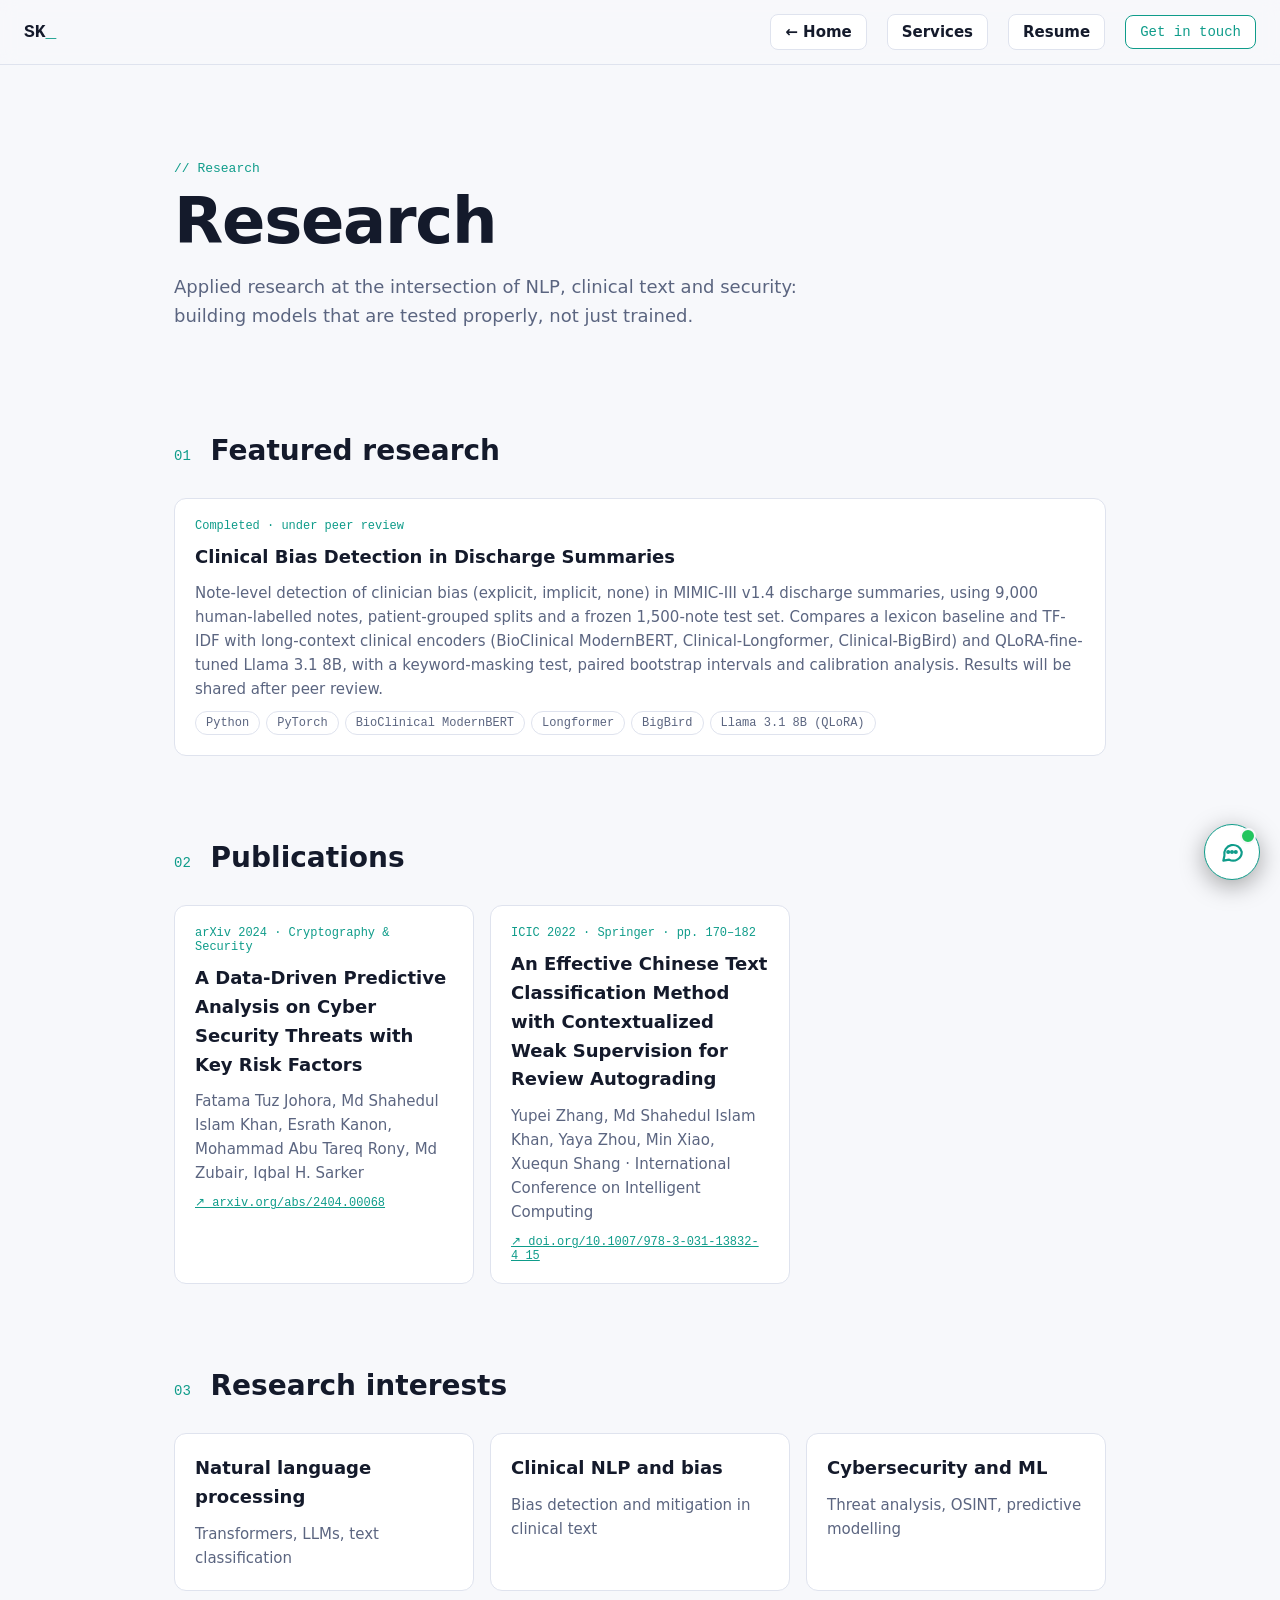
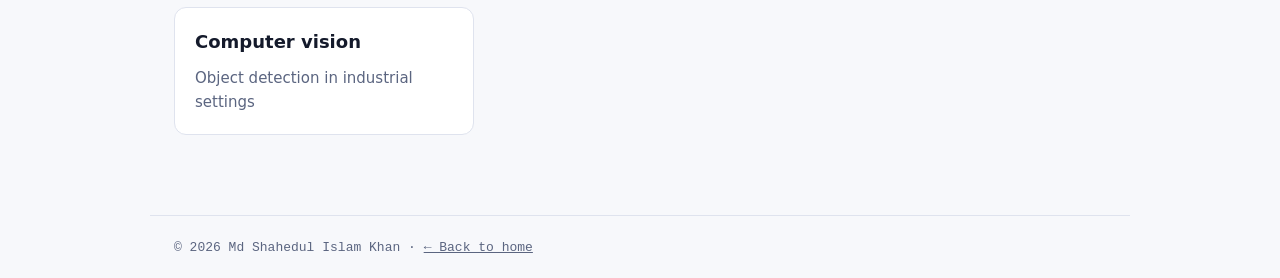
==== public/research.html @ 13545891 "Move site to Cloudflare Pages: live site, chatbot as Pages Function, updated content Co-Authored-By:" ====
<!doctype html>
<html lang="en">
<head>
<meta charset="utf-8">
<meta name="viewport" content="width=device-width, initial-scale=1">
<title>Research — Shahedul Islam Khan</title>
<meta name="description" content="Research and publications: clinical NLP, bias detection and cybersecurity.">
<link rel="stylesheet" href="style.css">
</head>
<body>
<header class="nav">
  <a class="brand" href="index.html">SK<span>_</span></a>
  <nav>
    <a href="index.html">← Home</a>
    <a href="services.html">Services</a>
    <a href="shahed_resume.pdf">Resume</a>
  </nav>
  <a class="btn primary nav-cta" href="index.html#contact">Get in touch</a>
</header>
<main>
  <section class="hero">
    <p class="eyebrow">// Research</p>
    <h1>Research</h1>
    <p class="tagline" id="intro"></p>
  </section>
  <section id="current"><h2><span>01</span> Featured research</h2><div id="cur"></div></section>
  <section id="publications"><h2><span>02</span> Publications</h2><div class="grid" id="pubs"></div></section>
  <section id="interests"><h2><span>03</span> Research interests</h2><div class="grid" id="ints"></div></section>
</main>
<footer><span id="year"></span> · <a href="index.html">← Back to home</a></footer>
<script>
const $=(i)=>document.getElementById(i);
const esc=(s)=>String(s??"").replace(/[&<>"]/g,(c)=>({"&":"&amp;","<":"&lt;",">":"&gt;",'"':"&quot;"}[c]));
const el=(t,c,h)=>{const e=document.createElement(t);if(c)e.className=c;e.innerHTML=h;return e;};
fetch("data.json",{cache:"no-cache"}).then(r=>r.json()).then(d=>{
  const r=d.research;
  $("year").textContent="© "+new Date().getFullYear()+" "+d.profile.name;
  $("intro").textContent=r.intro;
  const c=r.current;
  $("cur").append(el("article","card",`<span class="k">${esc(c.status)}</span><h3>${esc(c.title)}</h3><p>${esc(c.desc)}</p>
    <div class="stack">${c.stack.map(s=>`<span class="tag">${esc(s)}</span>`).join("")}</div>`));
  r.publications.forEach(p=>$("pubs").append(el("article","card",`<span class="k">${esc(p.venue)}</span><h3>${esc(p.title)}</h3><p>${esc(p.authors)}</p>${p.link?`<a class="soon" href="${esc(p.link)}" rel="noopener">↗ ${esc(p.linkLabel)}</a>`:""}`)));
  r.interests.forEach(i=>$("ints").append(el("article","card",`<h3>${esc(i.title)}</h3><p>${esc(i.desc)}</p>`)));
});
</script>
<script src="chat.js"></script>
</body>
</html>
---- public/style.css ----
:root{
  --bg:#0b1020; --panel:#121a30; --line:#222c48; --text:#e6ebf5; --mute:#8d99b5; --accent:#2dd4bf;
  --mono:ui-monospace,SFMono-Regular,Menlo,Consolas,monospace;
  --sans:Inter,system-ui,-apple-system,"Segoe UI",Roboto,sans-serif;
}
@media (prefers-color-scheme: light){
  :root{--bg:#f7f8fb; --panel:#fff; --line:#dfe3ee; --text:#141a2b; --mute:#5b6580; --accent:#0f9c8a}
}
*{box-sizing:border-box}
html{scroll-behavior:smooth}
body{margin:0;background:var(--bg);color:var(--text);font:16px/1.6 var(--sans)}
a{color:inherit}
.nav{position:sticky;top:0;z-index:10;display:flex;justify-content:space-between;align-items:center;
  padding:14px 24px;background:color-mix(in srgb,var(--bg) 88%,transparent);backdrop-filter:blur(8px);border-bottom:1px solid var(--line)}
.brand{font:700 18px var(--mono);text-decoration:none}.brand span{color:var(--accent)}
.nav nav{display:flex;gap:20px;font-size:14px;margin-left:auto;margin-right:20px}
.nav nav a{text-decoration:none;color:var(--text);font:600 15px var(--sans);padding:8px 14px;border:1px solid var(--line);border-radius:8px;background:var(--panel)}.nav nav a:hover{color:var(--accent);border-color:var(--accent)}
main{max-width:980px;margin:0 auto;padding:0 24px}
section{padding:72px 0 8px}
.hero{padding-top:96px}
.eyebrow{font:13px var(--mono);color:var(--accent);margin:0 0 12px}
h1{font-size:clamp(36px,7vw,64px);line-height:1.05;margin:0 0 8px;letter-spacing:-.02em}
.headline{font-size:clamp(18px,3vw,24px);color:var(--mute);margin:0 0 20px}
.tagline{max-width:640px;color:var(--mute);font-size:18px}
.chips{display:flex;flex-wrap:wrap;gap:8px;list-style:none;padding:0;margin:24px 0}
.chips li,.tag{font:12px var(--mono);padding:4px 10px;border:1px solid var(--line);border-radius:999px;color:var(--mute)}
.cta{display:flex;flex-wrap:wrap;gap:10px;margin-top:8px}
.btn{font:14px var(--mono);padding:10px 16px;border:1px solid var(--line);border-radius:8px;text-decoration:none;background:var(--panel)}
.btn:hover,.btn.primary{border-color:var(--accent);color:var(--accent)}
h2{font-size:28px;margin:0 0 24px}h2 span{font:14px var(--mono);color:var(--accent);margin-right:10px}
.filters{display:flex;gap:8px;margin-bottom:24px;flex-wrap:wrap}
.filters button{font:12px var(--mono);padding:6px 12px;border-radius:999px;border:1px solid var(--line);background:none;color:var(--mute);cursor:pointer}
.filters button.on{border-color:var(--accent);color:var(--accent)}
.timeline{list-style:none;padding:0;margin:0;border-left:1px solid var(--line)}
.job{position:relative;padding:0 0 32px 28px}
.job::before{content:"";position:absolute;left:-5px;top:8px;width:9px;height:9px;border-radius:50%;background:var(--accent)}
.job h3{margin:0;font-size:18px}.job .meta{font:13px var(--mono);color:var(--mute);margin:2px 0 8px}
.job ul{margin:0;padding-left:18px;color:var(--mute)}.job li{margin:4px 0}
.job .tag{margin-left:8px}
.grid{display:grid;grid-template-columns:repeat(auto-fill,minmax(280px,1fr));gap:16px}
.card{background:var(--panel);border:1px solid var(--line);border-radius:12px;padding:20px;display:flex;flex-direction:column;gap:10px}
.card:hover{border-color:var(--accent)}
.card h3{margin:0;font-size:18px}.card p{margin:0;color:var(--mute);font-size:15px}
.card .k{font:12px var(--mono);color:var(--accent)}
.card .stack{display:flex;flex-wrap:wrap;gap:6px;margin-top:auto}
.skills{display:grid;grid-template-columns:repeat(4,1fr);gap:16px}.skills>div:first-child{grid-column:1/-1}
.skills h3{font:13px var(--mono);color:var(--accent);margin:0 0 10px}
.skills div{background:var(--panel);border:1px solid var(--line);border-radius:12px;padding:20px}
.skills span{display:inline-block;margin:0 6px 8px 0;font:12px var(--mono);padding:4px 10px;border:1px solid var(--line);border-radius:999px;color:var(--text)}
.creds{list-style:none;padding:0;margin:0;display:grid;gap:10px}
.creds li{display:flex;justify-content:space-between;gap:12px;padding:12px 16px;background:var(--panel);border:1px solid var(--line);border-radius:10px}
.creds small{color:var(--mute);font:12px var(--mono)}
.mail{font:20px var(--mono);color:var(--accent);text-decoration:none;overflow-wrap:anywhere}@media(max-width:640px){.mail{font-size:15px}}
footer{max-width:980px;margin:72px auto 0;padding:24px;border-top:1px solid var(--line);color:var(--mute);font:13px var(--mono)}
@media(max-width:640px){.nav{flex-wrap:wrap;gap:8px 10px;padding:10px 14px}.nav nav{order:3;width:100%;margin:0;gap:8px}.nav nav a{flex:1;text-align:center;padding:7px 8px;font-size:14px}.nav-cta{margin-left:auto;padding:7px 12px}main{padding:0 16px}}
body{overflow-x:clip}
.card .hl{margin:0;padding-left:18px;color:var(--mute);font-size:14px}.card .hl li{margin:3px 0}.card .soon{font:12px var(--mono);color:var(--accent)}
.nav-cta{padding:8px 14px;white-space:nowrap}
.credwrap{display:grid;gap:28px}.credgroup h3{font:13px var(--mono);color:var(--accent);margin:0 0 10px}
@media(max-width:900px){.skills{grid-template-columns:repeat(2,1fr)}}@media(max-width:560px){.skills{grid-template-columns:1fr}}
@media(max-width:640px){body{font-size:15px}h1{font-size:clamp(28px,8.5vw,40px)}.headline{font-size:17px}.tagline{font-size:16px}section{padding:48px 0 4px}.hero{padding-top:56px}h2{font-size:24px;margin-bottom:18px}.card{padding:16px}.card h3{font-size:16px}.card p{font-size:14px}.card .hl{font-size:13px}.job h3{font-size:16px}.job .meta{font-size:12px}.chips li,.tag{font-size:11px;padding:3px 8px}.skills span{font-size:11px;padding:3px 8px}.skills div{padding:16px}.creds li{padding:10px 12px}.nav nav a,.btn{font-size:13px}footer{margin-top:48px}}
html{-webkit-text-size-adjust:100%;text-size-adjust:100%}
@media(max-width:640px){body{font-size:14px}h1{font-size:clamp(26px,7.6vw,36px)}.headline{font-size:16px}.tagline{font-size:15px}h2{font-size:22px}.card h3,.job h3{font-size:15px}.card p{font-size:13px}.card .hl,.creds li{font-size:12.5px}.hero{padding-top:44px}section{padding:40px 0 4px}.nav nav a,.btn,.nav-cta{font-size:12.5px}main{padding:0 14px}}
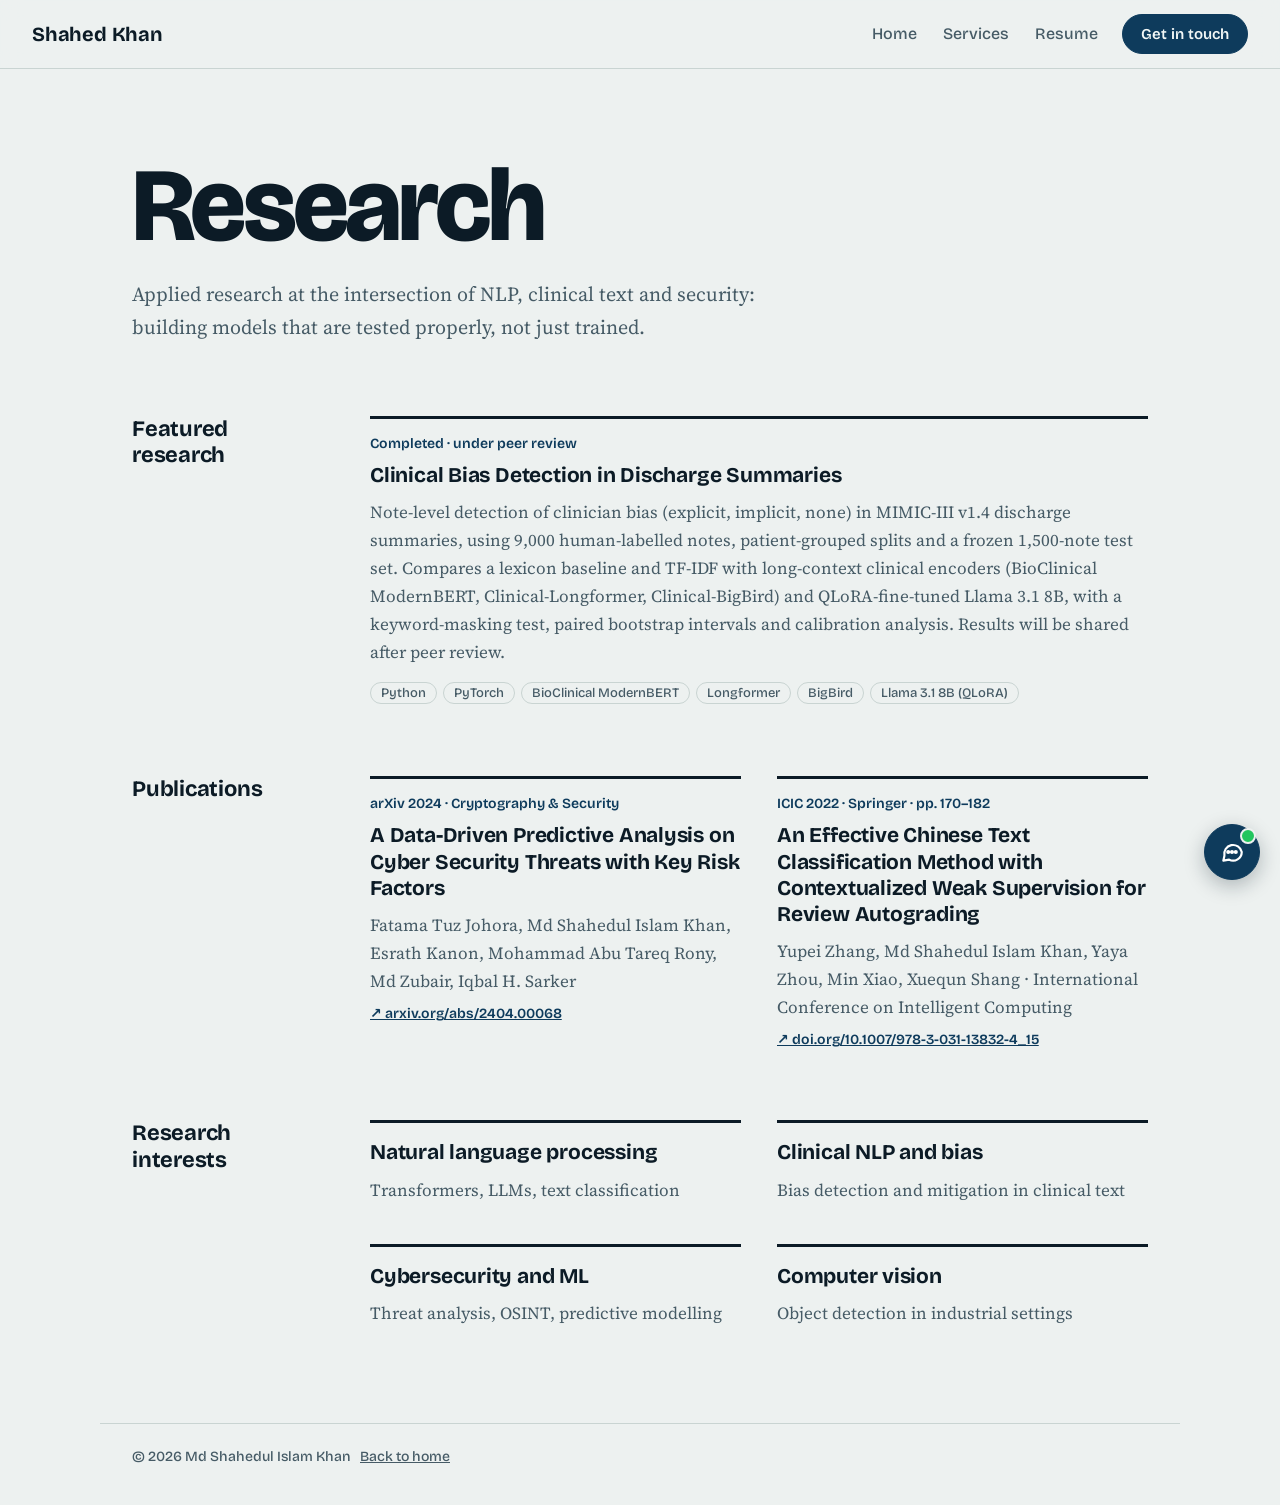
==== commit de1439a6: "Redesign: harbour palette, Bricolage + Source Serif, ask-the-assistant hero Co-Authored-By: Claude S" ====
--- a/public/research.html
+++ b/public/research.html
@@ -5,13 +5,14 @@
 <meta name="viewport" content="width=device-width, initial-scale=1">
 <title>Research — Shahedul Islam Khan</title>
 <meta name="description" content="Research and publications: clinical NLP, bias detection and cybersecurity.">
+<link rel="preconnect" href="https://fonts.googleapis.com"><link rel="preconnect" href="https://fonts.gstatic.com" crossorigin><link href="https://fonts.googleapis.com/css2?family=Bricolage+Grotesque:opsz,wght@12..96,500;12..96,600;12..96,700;12..96,800&family=Source+Serif+4:ital,opsz,wght@0,8..60,400;0,8..60,600;1,8..60,400&display=swap" rel="stylesheet">
 <link rel="stylesheet" href="style.css">
 </head>
 <body>
 <header class="nav">
-  <a class="brand" href="index.html">SK<span>_</span></a>
+  <a class="brand" href="index.html">Shahed Khan</a>
   <nav>
-    <a href="index.html">← Home</a>
+    <a href="index.html">Home</a>
     <a href="services.html">Services</a>
     <a href="shahed_resume.pdf">Resume</a>
   </nav>
@@ -19,15 +20,15 @@
 </header>
 <main>
   <section class="hero">
-    <p class="eyebrow">// Research</p>
+    
     <h1>Research</h1>
     <p class="tagline" id="intro"></p>
   </section>
-  <section id="current"><h2><span>01</span> Featured research</h2><div id="cur"></div></section>
-  <section id="publications"><h2><span>02</span> Publications</h2><div class="grid" id="pubs"></div></section>
-  <section id="interests"><h2><span>03</span> Research interests</h2><div class="grid" id="ints"></div></section>
+  <section id="current"><h2>Featured research</h2><div id="cur"></div></section>
+  <section id="publications"><h2>Publications</h2><div class="grid" id="pubs"></div></section>
+  <section id="interests"><h2>Research interests</h2><div class="grid" id="ints"></div></section>
 </main>
-<footer><span id="year"></span> · <a href="index.html">← Back to home</a></footer>
+<footer><span id="year"></span> &nbsp; <a href="index.html">Back to home</a></footer>
 <script>
 const $=(i)=>document.getElementById(i);
 const esc=(s)=>String(s??"").replace(/[&<>"]/g,(c)=>({"&":"&amp;","<":"&lt;",">":"&gt;",'"':"&quot;"}[c]));
--- a/public/style.css
+++ b/public/style.css
@@ -1,63 +1,138 @@
 :root{
-  --bg:#0b1020; --panel:#121a30; --line:#222c48; --text:#e6ebf5; --mute:#8d99b5; --accent:#2dd4bf;
-  --mono:ui-monospace,SFMono-Regular,Menlo,Consolas,monospace;
-  --sans:Inter,system-ui,-apple-system,"Segoe UI",Roboto,sans-serif;
+  --bg:#EDF1F0; --panel:#F9FBFA; --line:#C9D4D2; --text:#0C1B26; --mute:#465B66;
+  --accent:#0E3B5C; --signal:#F2C230; --block:#0E3B5C; --on-block:#F2F7F6;
+  --display:"Bricolage Grotesque","Avenir Next","Segoe UI",system-ui,sans-serif;
+  --serif:"Source Serif 4",Charter,"Iowan Old Style",Georgia,serif;
+  --mono:ui-monospace,SFMono-Regular,Menlo,Consolas,monospace; /* used by chat widget */
+  --sans:var(--serif);
 }
-@media (prefers-color-scheme: light){
-  :root{--bg:#f7f8fb; --panel:#fff; --line:#dfe3ee; --text:#141a2b; --mute:#5b6580; --accent:#0f9c8a}
+@media (prefers-color-scheme: dark){
+  :root{--bg:#0B1A24; --panel:#11283A; --line:#23404F; --text:#E8EFEE; --mute:#9AB0B8; --accent:#8CC3E3; --block:#12405F}
 }
 *{box-sizing:border-box}
-html{scroll-behavior:smooth}
-body{margin:0;background:var(--bg);color:var(--text);font:16px/1.6 var(--sans)}
+html{scroll-behavior:smooth;-webkit-text-size-adjust:100%;text-size-adjust:100%}
+body{margin:0;background:var(--bg);color:var(--text);font:18px/1.65 var(--serif);overflow-x:clip}
 a{color:inherit}
-.nav{position:sticky;top:0;z-index:10;display:flex;justify-content:space-between;align-items:center;
-  padding:14px 24px;background:color-mix(in srgb,var(--bg) 88%,transparent);backdrop-filter:blur(8px);border-bottom:1px solid var(--line)}
-.brand{font:700 18px var(--mono);text-decoration:none}.brand span{color:var(--accent)}
-.nav nav{display:flex;gap:20px;font-size:14px;margin-left:auto;margin-right:20px}
-.nav nav a{text-decoration:none;color:var(--text);font:600 15px var(--sans);padding:8px 14px;border:1px solid var(--line);border-radius:8px;background:var(--panel)}.nav nav a:hover{color:var(--accent);border-color:var(--accent)}
-main{max-width:980px;margin:0 auto;padding:0 24px}
-section{padding:72px 0 8px}
-.hero{padding-top:96px}
-.eyebrow{font:13px var(--mono);color:var(--accent);margin:0 0 12px}
-h1{font-size:clamp(36px,7vw,64px);line-height:1.05;margin:0 0 8px;letter-spacing:-.02em}
-.headline{font-size:clamp(18px,3vw,24px);color:var(--mute);margin:0 0 20px}
-.tagline{max-width:640px;color:var(--mute);font-size:18px}
-.chips{display:flex;flex-wrap:wrap;gap:8px;list-style:none;padding:0;margin:24px 0}
-.chips li,.tag{font:12px var(--mono);padding:4px 10px;border:1px solid var(--line);border-radius:999px;color:var(--mute)}
-.cta{display:flex;flex-wrap:wrap;gap:10px;margin-top:8px}
-.btn{font:14px var(--mono);padding:10px 16px;border:1px solid var(--line);border-radius:8px;text-decoration:none;background:var(--panel)}
-.btn:hover,.btn.primary{border-color:var(--accent);color:var(--accent)}
-h2{font-size:28px;margin:0 0 24px}h2 span{font:14px var(--mono);color:var(--accent);margin-right:10px}
-.filters{display:flex;gap:8px;margin-bottom:24px;flex-wrap:wrap}
-.filters button{font:12px var(--mono);padding:6px 12px;border-radius:999px;border:1px solid var(--line);background:none;color:var(--mute);cursor:pointer}
-.filters button.on{border-color:var(--accent);color:var(--accent)}
-.timeline{list-style:none;padding:0;margin:0;border-left:1px solid var(--line)}
-.job{position:relative;padding:0 0 32px 28px}
-.job::before{content:"";position:absolute;left:-5px;top:8px;width:9px;height:9px;border-radius:50%;background:var(--accent)}
-.job h3{margin:0;font-size:18px}.job .meta{font:13px var(--mono);color:var(--mute);margin:2px 0 8px}
-.job ul{margin:0;padding-left:18px;color:var(--mute)}.job li{margin:4px 0}
-.job .tag{margin-left:8px}
-.grid{display:grid;grid-template-columns:repeat(auto-fill,minmax(280px,1fr));gap:16px}
-.card{background:var(--panel);border:1px solid var(--line);border-radius:12px;padding:20px;display:flex;flex-direction:column;gap:10px}
-.card:hover{border-color:var(--accent)}
-.card h3{margin:0;font-size:18px}.card p{margin:0;color:var(--mute);font-size:15px}
-.card .k{font:12px var(--mono);color:var(--accent)}
-.card .stack{display:flex;flex-wrap:wrap;gap:6px;margin-top:auto}
-.skills{display:grid;grid-template-columns:repeat(4,1fr);gap:16px}.skills>div:first-child{grid-column:1/-1}
-.skills h3{font:13px var(--mono);color:var(--accent);margin:0 0 10px}
-.skills div{background:var(--panel);border:1px solid var(--line);border-radius:12px;padding:20px}
-.skills span{display:inline-block;margin:0 6px 8px 0;font:12px var(--mono);padding:4px 10px;border:1px solid var(--line);border-radius:999px;color:var(--text)}
-.creds{list-style:none;padding:0;margin:0;display:grid;gap:10px}
-.creds li{display:flex;justify-content:space-between;gap:12px;padding:12px 16px;background:var(--panel);border:1px solid var(--line);border-radius:10px}
-.creds small{color:var(--mute);font:12px var(--mono)}
-.mail{font:20px var(--mono);color:var(--accent);text-decoration:none;overflow-wrap:anywhere}@media(max-width:640px){.mail{font-size:15px}}
-footer{max-width:980px;margin:72px auto 0;padding:24px;border-top:1px solid var(--line);color:var(--mute);font:13px var(--mono)}
-@media(max-width:640px){.nav{flex-wrap:wrap;gap:8px 10px;padding:10px 14px}.nav nav{order:3;width:100%;margin:0;gap:8px}.nav nav a{flex:1;text-align:center;padding:7px 8px;font-size:14px}.nav-cta{margin-left:auto;padding:7px 12px}main{padding:0 16px}}
-body{overflow-x:clip}
-.card .hl{margin:0;padding-left:18px;color:var(--mute);font-size:14px}.card .hl li{margin:3px 0}.card .soon{font:12px var(--mono);color:var(--accent)}
-.nav-cta{padding:8px 14px;white-space:nowrap}
-.credwrap{display:grid;gap:28px}.credgroup h3{font:13px var(--mono);color:var(--accent);margin:0 0 10px}
-@media(max-width:900px){.skills{grid-template-columns:repeat(2,1fr)}}@media(max-width:560px){.skills{grid-template-columns:1fr}}
-@media(max-width:640px){body{font-size:15px}h1{font-size:clamp(28px,8.5vw,40px)}.headline{font-size:17px}.tagline{font-size:16px}section{padding:48px 0 4px}.hero{padding-top:56px}h2{font-size:24px;margin-bottom:18px}.card{padding:16px}.card h3{font-size:16px}.card p{font-size:14px}.card .hl{font-size:13px}.job h3{font-size:16px}.job .meta{font-size:12px}.chips li,.tag{font-size:11px;padding:3px 8px}.skills span{font-size:11px;padding:3px 8px}.skills div{padding:16px}.creds li{padding:10px 12px}.nav nav a,.btn{font-size:13px}footer{margin-top:48px}}
-html{-webkit-text-size-adjust:100%;text-size-adjust:100%}
-@media(max-width:640px){body{font-size:14px}h1{font-size:clamp(26px,7.6vw,36px)}.headline{font-size:16px}.tagline{font-size:15px}h2{font-size:22px}.card h3,.job h3{font-size:15px}.card p{font-size:13px}.card .hl,.creds li{font-size:12.5px}.hero{padding-top:44px}section{padding:40px 0 4px}.nav nav a,.btn,.nav-cta{font-size:12.5px}main{padding:0 14px}}
+:focus-visible{outline:3px solid var(--signal);outline-offset:3px;border-radius:4px}
+@media (prefers-reduced-motion:reduce){html{scroll-behavior:auto}*{transition:none!important;animation:none!important}}
+
+/* header */
+.nav{position:sticky;top:0;z-index:10;display:flex;align-items:center;gap:24px;padding:14px 32px;
+  background:color-mix(in srgb,var(--bg) 90%,transparent);backdrop-filter:blur(10px);border-bottom:1px solid var(--line)}
+.brand{font:700 20px var(--display);letter-spacing:-.01em;text-decoration:none;margin-right:auto}
+.nav nav{display:flex;gap:26px}
+.nav nav a{font:500 16px var(--display);text-decoration:none;color:var(--mute);padding:4px 0;border-bottom:2px solid transparent}
+.nav nav a:hover{color:var(--text);border-color:var(--signal)}
+.btn{font:600 15px var(--display);padding:10px 18px;border:1.5px solid var(--text);border-radius:999px;text-decoration:none;background:none;color:var(--text);transition:background .15s,color .15s}
+.btn:hover{background:var(--text);color:var(--bg)}
+.btn.primary{background:var(--block);border-color:var(--block);color:var(--on-block)}
+.btn.primary:hover{background:var(--signal);border-color:var(--signal);color:#0C1B26}
+
+/* layout */
+main{max-width:1080px;margin:0 auto;padding:0 32px}
+section{display:grid;grid-template-columns:190px minmax(0,1fr);gap:0 48px;padding:72px 0 0}
+section>h2{grid-column:1;margin:0;font:700 22px/1.2 var(--display);letter-spacing:-.01em;position:sticky;top:84px;align-self:start}
+section>*:not(h2){grid-column:2}
+section>h2 span{display:none}
+.hero{display:block;padding:88px 0 0}
+.hero>*{grid-column:auto}
+.eyebrow{font:500 16px var(--display);color:var(--mute);margin:0 0 14px}
+h1{font:800 clamp(44px,8.4vw,104px)/.95 var(--display);letter-spacing:-.035em;margin:0 0 22px;max-width:12ch}
+.headline{font:600 clamp(20px,2.6vw,28px)/1.25 var(--display);margin:0 0 14px}
+.tagline{max-width:34em;color:var(--mute);font-size:20px;margin:0}
+.chips{display:flex;flex-wrap:wrap;gap:6px 22px;list-style:none;padding:0;margin:26px 0 0;font:500 15px var(--display);color:var(--mute)}
+.chips li{padding:0;border:0;border-bottom:2px solid var(--signal)}
+
+/* hero: ask the assistant */
+.ask{margin-top:44px;background:var(--block);color:var(--on-block);border-radius:20px;padding:28px 30px 26px;max-width:760px}
+.ask h2{all:unset;display:block;font:700 22px/1.2 var(--display);margin:0 0 4px}
+.ask p{margin:0 0 18px;font-size:16px;opacity:.82}
+.ask form{display:flex;gap:10px}
+.ask input{flex:1;min-width:0;font:17px var(--serif);padding:13px 16px;border-radius:12px;border:2px solid transparent;background:#F9FBFA;color:#0C1B26}
+.ask input::placeholder{color:#5b6b73}
+.ask button.go{font:700 16px var(--display);padding:0 22px;border:0;border-radius:12px;background:var(--signal);color:#0C1B26;cursor:pointer}
+.ask button.go:hover{filter:brightness(1.06)}
+.ask .sugg{display:flex;flex-wrap:wrap;gap:8px;margin-top:14px}
+.ask .sugg button{font:500 14.5px var(--display);padding:7px 14px;border-radius:999px;border:1px solid rgba(242,247,246,.4);background:none;color:var(--on-block);cursor:pointer;text-align:left}
+.ask .sugg button:hover{background:rgba(242,247,246,.14);border-color:var(--signal)}
+.hero .cta{margin-top:30px}
+
+/* experience */
+.filters{display:flex;gap:6px;margin-bottom:28px;flex-wrap:wrap}
+.filters button{font:600 14px var(--display);padding:6px 14px;border-radius:999px;border:1.5px solid var(--line);background:none;color:var(--mute);cursor:pointer}
+.filters button:hover{border-color:var(--text);color:var(--text)}
+.filters button.on{background:var(--text);border-color:var(--text);color:var(--bg)}
+.timeline{list-style:none;padding:0;margin:0}
+.job{position:relative;padding:0 0 34px;margin:0 0 34px;border-bottom:1px solid var(--line)}
+.job:last-child{border:0;margin:0}
+.job h3{margin:0;font:700 22px/1.25 var(--display);letter-spacing:-.01em}
+.job .meta{font:500 15px var(--display);color:var(--mute);margin:4px 0 10px}
+.job ul{margin:0;padding-left:20px;color:var(--text)}.job li{margin:6px 0}
+.tag{font:500 13px var(--display);padding:2px 10px;border:1px solid var(--line);border-radius:999px;color:var(--mute);white-space:nowrap}
+.job .tag{margin-left:10px;vertical-align:3px}
+
+/* projects, services, research cards: ruled entries, not boxes */
+.grid{display:grid;grid-template-columns:repeat(2,minmax(0,1fr));gap:40px 36px}
+.card{display:flex;flex-direction:column;gap:10px;padding:16px 0 0;border-top:3px solid var(--text);background:none}
+.card:hover{border-top-color:var(--signal)}
+.card h3{margin:0;font:700 21px/1.25 var(--display);letter-spacing:-.01em}
+.card p{margin:0;color:var(--mute);font-size:17px}
+.card .k{font:600 14px var(--display);color:var(--accent)}
+.card .hl{margin:0;padding-left:20px;color:var(--text);font-size:16px}.card .hl li{margin:4px 0}
+.card .soon{font:600 14px var(--display);color:var(--accent)}
+.card .stack{display:flex;flex-wrap:wrap;gap:6px;margin-top:auto;padding-top:6px}
+
+/* skills */
+.skills{display:grid;gap:0}
+.skills>div{display:grid;grid-template-columns:200px 1fr;gap:6px 24px;padding:16px 0;border-top:1px solid var(--line);background:none}
+.skills>div:last-child{border-bottom:1px solid var(--line)}
+.skills h3{font:700 16px var(--display);margin:0}
+.skills span{display:inline;margin:0;font:17px var(--serif);padding:0;border:0;border-radius:0;color:var(--text)}
+.skills span:not(:last-child)::after{content:" / ";color:var(--mute)}
+
+/* credentials */
+.credwrap{display:grid;gap:34px}
+.credgroup h3{font:700 16px var(--display);margin:0 0 6px;color:var(--accent)}
+.creds{list-style:none;padding:0;margin:0}
+.creds li{display:flex;justify-content:space-between;gap:16px;padding:12px 0;border-top:1px solid var(--line)}
+.creds small{color:var(--mute);font:500 15px var(--display)}
+.creds li>small{white-space:nowrap}
+
+/* contact */
+.mail{display:inline-block;font:700 clamp(20px,3.6vw,38px)/1.2 var(--display);letter-spacing:-.02em;text-decoration:underline;text-decoration-color:var(--signal);text-decoration-thickness:4px;text-underline-offset:6px;overflow-wrap:anywhere}
+.mail:hover{background:var(--signal);color:#0C1B26;text-decoration:none}
+#contact .tagline{margin-bottom:18px}
+.cta{display:flex;flex-wrap:wrap;gap:10px;margin-top:22px}
+footer{max-width:1080px;margin:96px auto 0;padding:24px 32px 40px;border-top:1px solid var(--line);color:var(--mute);font:500 14px var(--display)}
+
+/* chat widget retheme (widget CSS is injected by chat.js) */
+body .skc-btn{background:var(--block);color:#fff;border-color:var(--block);box-shadow:0 6px 20px rgba(12,27,38,.28)}
+body .skc-btn:hover{background:var(--signal);color:#0C1B26;border-color:var(--signal)}
+body .skc-btn::after{border-color:var(--bg)}
+body .skc-win{border-radius:18px;font-family:var(--serif)}
+body .skc-head b{font-family:var(--display);font-size:15px}
+body .skc-head small{font-family:var(--display)}
+body .skc-m.me{background:var(--block);color:#F2F7F6}
+body .skc-send{font-family:var(--display);border-color:var(--block);color:var(--text)}
+body .skc-send:hover:not(:disabled){background:var(--signal);border-color:var(--signal);color:#0C1B26}
+
+/* tablet and mobile */
+@media(max-width:860px){
+  section{grid-template-columns:1fr;padding-top:56px}
+  section>h2{position:static;grid-column:1;margin-bottom:22px}
+  section>*:not(h2){grid-column:1}
+  .grid{grid-template-columns:1fr}
+  .skills>div{grid-template-columns:1fr}
+}
+@media(max-width:640px){
+  body{font-size:17px}
+  .nav{flex-wrap:wrap;gap:6px 12px;padding:10px 16px}
+  .nav nav{order:3;width:100%;gap:18px}
+  .btn{font-size:14px;padding:8px 14px}
+  main{padding:0 18px}footer{padding:20px 18px 36px}
+  .hero{padding-top:48px}
+  .ask{padding:22px 18px;border-radius:16px;margin-top:34px}
+  .ask form{flex-direction:column}.ask button.go{padding:12px}
+  .tagline{font-size:18px}
+  .creds li{flex-direction:column;gap:2px}
+}
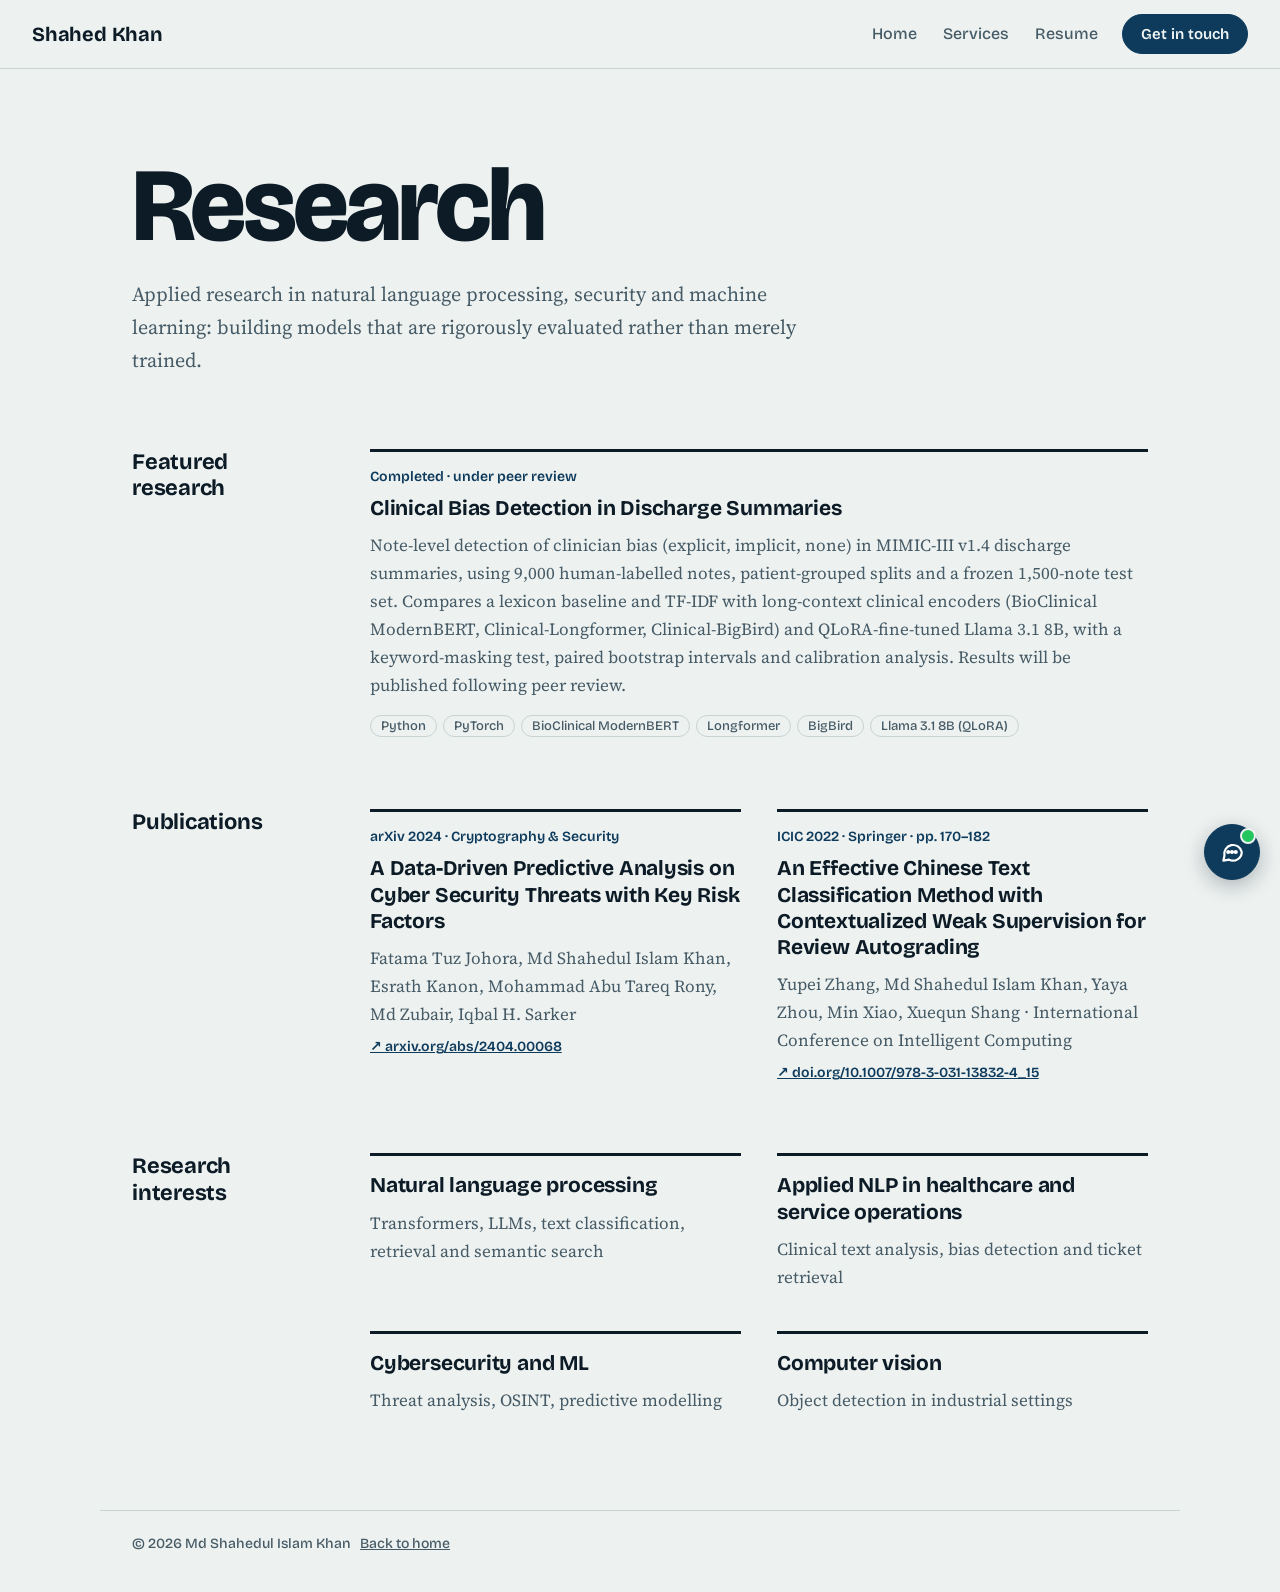
==== commit ea25426a: "Broaden NLP focus tags beyond clinical bias Co-Authored-By: Claude Sonnet 5.5 <noreply@anthropic.com" ====
--- a/public/research.html
+++ b/public/research.html
@@ -4,7 +4,7 @@
 <meta charset="utf-8">
 <meta name="viewport" content="width=device-width, initial-scale=1">
 <title>Research — Shahedul Islam Khan</title>
-<meta name="description" content="Research and publications: clinical NLP, bias detection and cybersecurity.">
+<meta name="description" content="Research and publications: natural language processing, machine learning and cybersecurity.">
 <link rel="preconnect" href="https://fonts.googleapis.com"><link rel="preconnect" href="https://fonts.gstatic.com" crossorigin><link href="https://fonts.googleapis.com/css2?family=Bricolage+Grotesque:opsz,wght@12..96,500;12..96,600;12..96,700;12..96,800&family=Source+Serif+4:ital,opsz,wght@0,8..60,400;0,8..60,600;1,8..60,400&display=swap" rel="stylesheet">
 <link rel="stylesheet" href="style.css">
 </head>
--- a/public/style.css
+++ b/public/style.css
@@ -43,19 +43,7 @@
 .chips{display:flex;flex-wrap:wrap;gap:6px 22px;list-style:none;padding:0;margin:26px 0 0;font:500 15px var(--display);color:var(--mute)}
 .chips li{padding:0;border:0;border-bottom:2px solid var(--signal)}
 
-/* hero: ask the assistant */
-.ask{margin-top:44px;background:var(--block);color:var(--on-block);border-radius:20px;padding:28px 30px 26px;max-width:760px}
-.ask h2{all:unset;display:block;font:700 22px/1.2 var(--display);margin:0 0 4px}
-.ask p{margin:0 0 18px;font-size:16px;opacity:.82}
-.ask form{display:flex;gap:10px}
-.ask input{flex:1;min-width:0;font:17px var(--serif);padding:13px 16px;border-radius:12px;border:2px solid transparent;background:#F9FBFA;color:#0C1B26}
-.ask input::placeholder{color:#5b6b73}
-.ask button.go{font:700 16px var(--display);padding:0 22px;border:0;border-radius:12px;background:var(--signal);color:#0C1B26;cursor:pointer}
-.ask button.go:hover{filter:brightness(1.06)}
-.ask .sugg{display:flex;flex-wrap:wrap;gap:8px;margin-top:14px}
-.ask .sugg button{font:500 14.5px var(--display);padding:7px 14px;border-radius:999px;border:1px solid rgba(242,247,246,.4);background:none;color:var(--on-block);cursor:pointer;text-align:left}
-.ask .sugg button:hover{background:rgba(242,247,246,.14);border-color:var(--signal)}
-.hero .cta{margin-top:30px}
+.hero-cta{margin-top:34px}
 
 /* experience */
 .filters{display:flex;gap:6px;margin-bottom:28px;flex-wrap:wrap}
@@ -131,8 +119,9 @@
   .btn{font-size:14px;padding:8px 14px}
   main{padding:0 18px}footer{padding:20px 18px 36px}
   .hero{padding-top:48px}
-  .ask{padding:22px 18px;border-radius:16px;margin-top:34px}
-  .ask form{flex-direction:column}.ask button.go{padding:12px}
   .tagline{font-size:18px}
   .creds li{flex-direction:column;gap:2px}
 }
+
+.sub{margin:0 0 28px;color:var(--mute);font-size:19px}
+.card .status{align-self:flex-start;font:700 14px/1.3 var(--display);padding:5px 12px;border-radius:999px;background:var(--signal);color:#0C1B26}
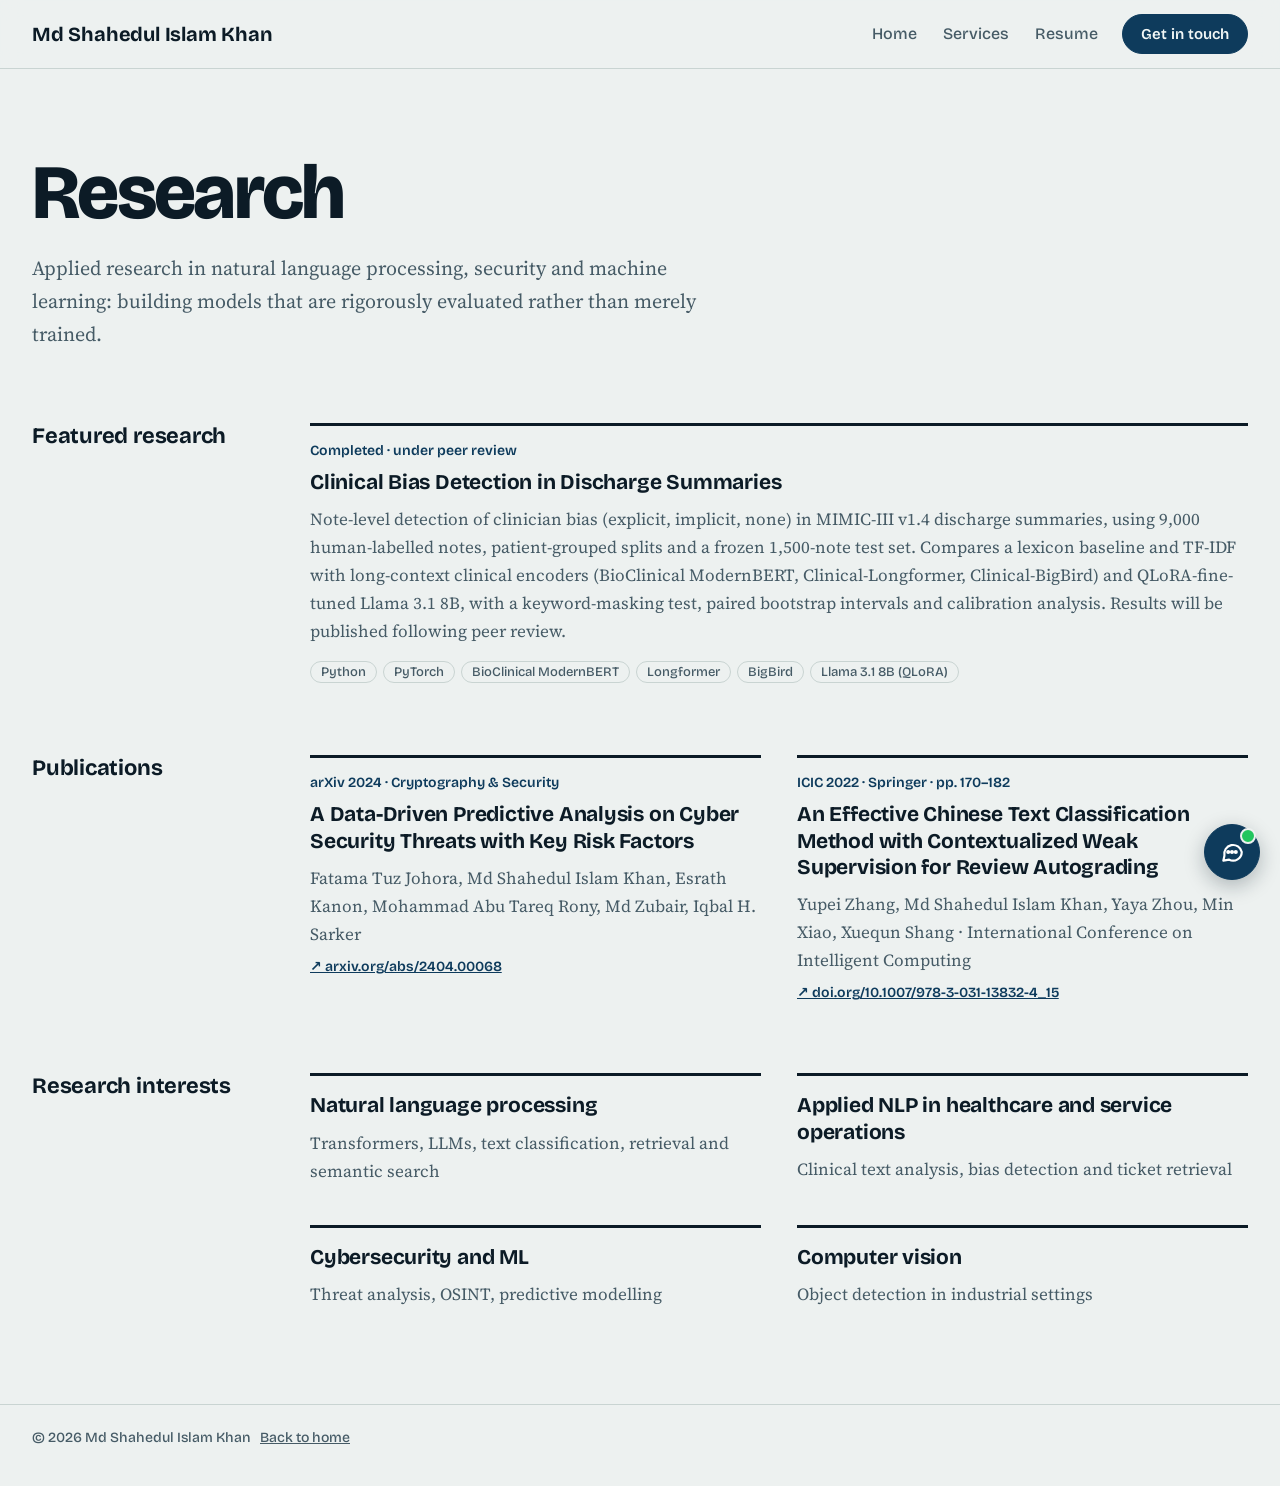
==== commit b0171e7f: "Show the full name in the top-left brand Co-Authored-By: Claude Sonnet 5.5 <noreply@anthropic.com> C" ====
--- a/public/research.html
+++ b/public/research.html
@@ -10,7 +10,7 @@
 </head>
 <body>
 <header class="nav">
-  <a class="brand" href="index.html">Shahed Khan</a>
+  <a class="brand" href="index.html">Md Shahedul Islam Khan</a>
   <nav>
     <a href="index.html">Home</a>
     <a href="services.html">Services</a>
--- a/public/style.css
+++ b/public/style.css
@@ -17,7 +17,7 @@
 @media (prefers-reduced-motion:reduce){html{scroll-behavior:auto}*{transition:none!important;animation:none!important}}
 
 /* header */
-.nav{position:sticky;top:0;z-index:10;display:flex;align-items:center;gap:24px;padding:14px 32px;
+.nav{position:sticky;top:0;z-index:10;display:flex;align-items:center;gap:24px;padding:14px max(32px,calc((100% - 2000px)/2 + 32px));
   background:color-mix(in srgb,var(--bg) 90%,transparent);backdrop-filter:blur(10px);border-bottom:1px solid var(--line)}
 .brand{font:700 20px var(--display);letter-spacing:-.01em;text-decoration:none;margin-right:auto}
 .nav nav{display:flex;gap:26px}
@@ -29,19 +29,19 @@
 .btn.primary:hover{background:var(--signal);border-color:var(--signal);color:#0C1B26}
 
 /* layout */
-main{max-width:1080px;margin:0 auto;padding:0 32px}
-section{display:grid;grid-template-columns:190px minmax(0,1fr);gap:0 48px;padding:72px 0 0}
-section>h2{grid-column:1;margin:0;font:700 22px/1.2 var(--display);letter-spacing:-.01em;position:sticky;top:84px;align-self:start}
+main{max-width:2000px;margin:0 auto;padding:0 32px}
+section{display:grid;grid-template-columns:230px minmax(0,1fr);gap:0 48px;padding:72px 0 0}
+section>h2{grid-column:1;margin:0;font:700 22px/1.2 var(--display);letter-spacing:-.01em;white-space:nowrap;position:sticky;top:84px;align-self:start}
 section>*:not(h2){grid-column:2}
 section>h2 span{display:none}
 .hero{display:block;padding:88px 0 0}
 .hero>*{grid-column:auto}
 .eyebrow{font:500 16px var(--display);color:var(--mute);margin:0 0 14px}
-h1{font:800 clamp(44px,8.4vw,104px)/.95 var(--display);letter-spacing:-.035em;margin:0 0 22px;max-width:12ch}
+h1{font:800 clamp(34px,6vw,104px)/.95 var(--display);letter-spacing:-.035em;margin:0 0 22px;text-wrap:balance}
 .headline{font:600 clamp(20px,2.6vw,28px)/1.25 var(--display);margin:0 0 14px}
 .tagline{max-width:34em;color:var(--mute);font-size:20px;margin:0}
 .chips{display:flex;flex-wrap:wrap;gap:6px 22px;list-style:none;padding:0;margin:26px 0 0;font:500 15px var(--display);color:var(--mute)}
-.chips li{padding:0;border:0;border-bottom:2px solid var(--signal)}
+.chips li{padding:0;border:0;border-bottom:2px solid var(--line)}
 
 .hero-cta{margin-top:34px}
 
@@ -75,8 +75,9 @@
 .skills>div{display:grid;grid-template-columns:200px 1fr;gap:6px 24px;padding:16px 0;border-top:1px solid var(--line);background:none}
 .skills>div:last-child{border-bottom:1px solid var(--line)}
 .skills h3{font:700 16px var(--display);margin:0}
-.skills span{display:inline;margin:0;font:17px var(--serif);padding:0;border:0;border-radius:0;color:var(--text)}
-.skills span:not(:last-child)::after{content:" / ";color:var(--mute)}
+.skills>div{align-items:start}
+.skills .tags{display:flex;flex-wrap:wrap;gap:8px}
+.skills .tags span{font:500 15px var(--display);padding:5px 14px;border:1px solid var(--line);border-radius:999px;background:var(--panel);color:var(--text)}
 
 /* credentials */
 .credwrap{display:grid;gap:34px}
@@ -87,11 +88,12 @@
 .creds li>small{white-space:nowrap}
 
 /* contact */
-.mail{display:inline-block;font:700 clamp(20px,3.6vw,38px)/1.2 var(--display);letter-spacing:-.02em;text-decoration:underline;text-decoration-color:var(--signal);text-decoration-thickness:4px;text-underline-offset:6px;overflow-wrap:anywhere}
+.mailrow{container-type:inline-size;margin:0}
+.mail{display:inline-block;max-width:100%;overflow-wrap:anywhere;font:700 clamp(12px,min(4.4cqw,38px),38px)/1.2 var(--display);letter-spacing:-.02em;text-decoration:underline;text-decoration-color:var(--signal);text-decoration-thickness:4px;text-underline-offset:6px;overflow-wrap:anywhere}
 .mail:hover{background:var(--signal);color:#0C1B26;text-decoration:none}
 #contact .tagline{margin-bottom:18px}
 .cta{display:flex;flex-wrap:wrap;gap:10px;margin-top:22px}
-footer{max-width:1080px;margin:96px auto 0;padding:24px 32px 40px;border-top:1px solid var(--line);color:var(--mute);font:500 14px var(--display)}
+footer{max-width:2000px;margin:96px auto 0;padding:24px 32px 40px;border-top:1px solid var(--line);color:var(--mute);font:500 14px var(--display)}
 
 /* chat widget retheme (widget CSS is injected by chat.js) */
 body .skc-btn{background:var(--block);color:#fff;border-color:var(--block);box-shadow:0 6px 20px rgba(12,27,38,.28)}
@@ -124,4 +126,8 @@
 }
 
 .sub{margin:0 0 28px;color:var(--mute);font-size:19px}
-.card .status{align-self:flex-start;font:700 14px/1.3 var(--display);padding:5px 12px;border-radius:999px;background:var(--signal);color:#0C1B26}
+.card .status{align-self:flex-start;font:600 14px/1.3 var(--display);padding:0 0 0 12px;border-left:3px solid var(--accent);color:var(--accent)}
+@media (prefers-color-scheme:dark){.card .status{border-left-color:var(--text);color:var(--text)}}
+
+/* very wide screens: use the space with three columns of cards */
+@media(min-width:1800px){.grid{grid-template-columns:repeat(3,minmax(0,1fr))}}
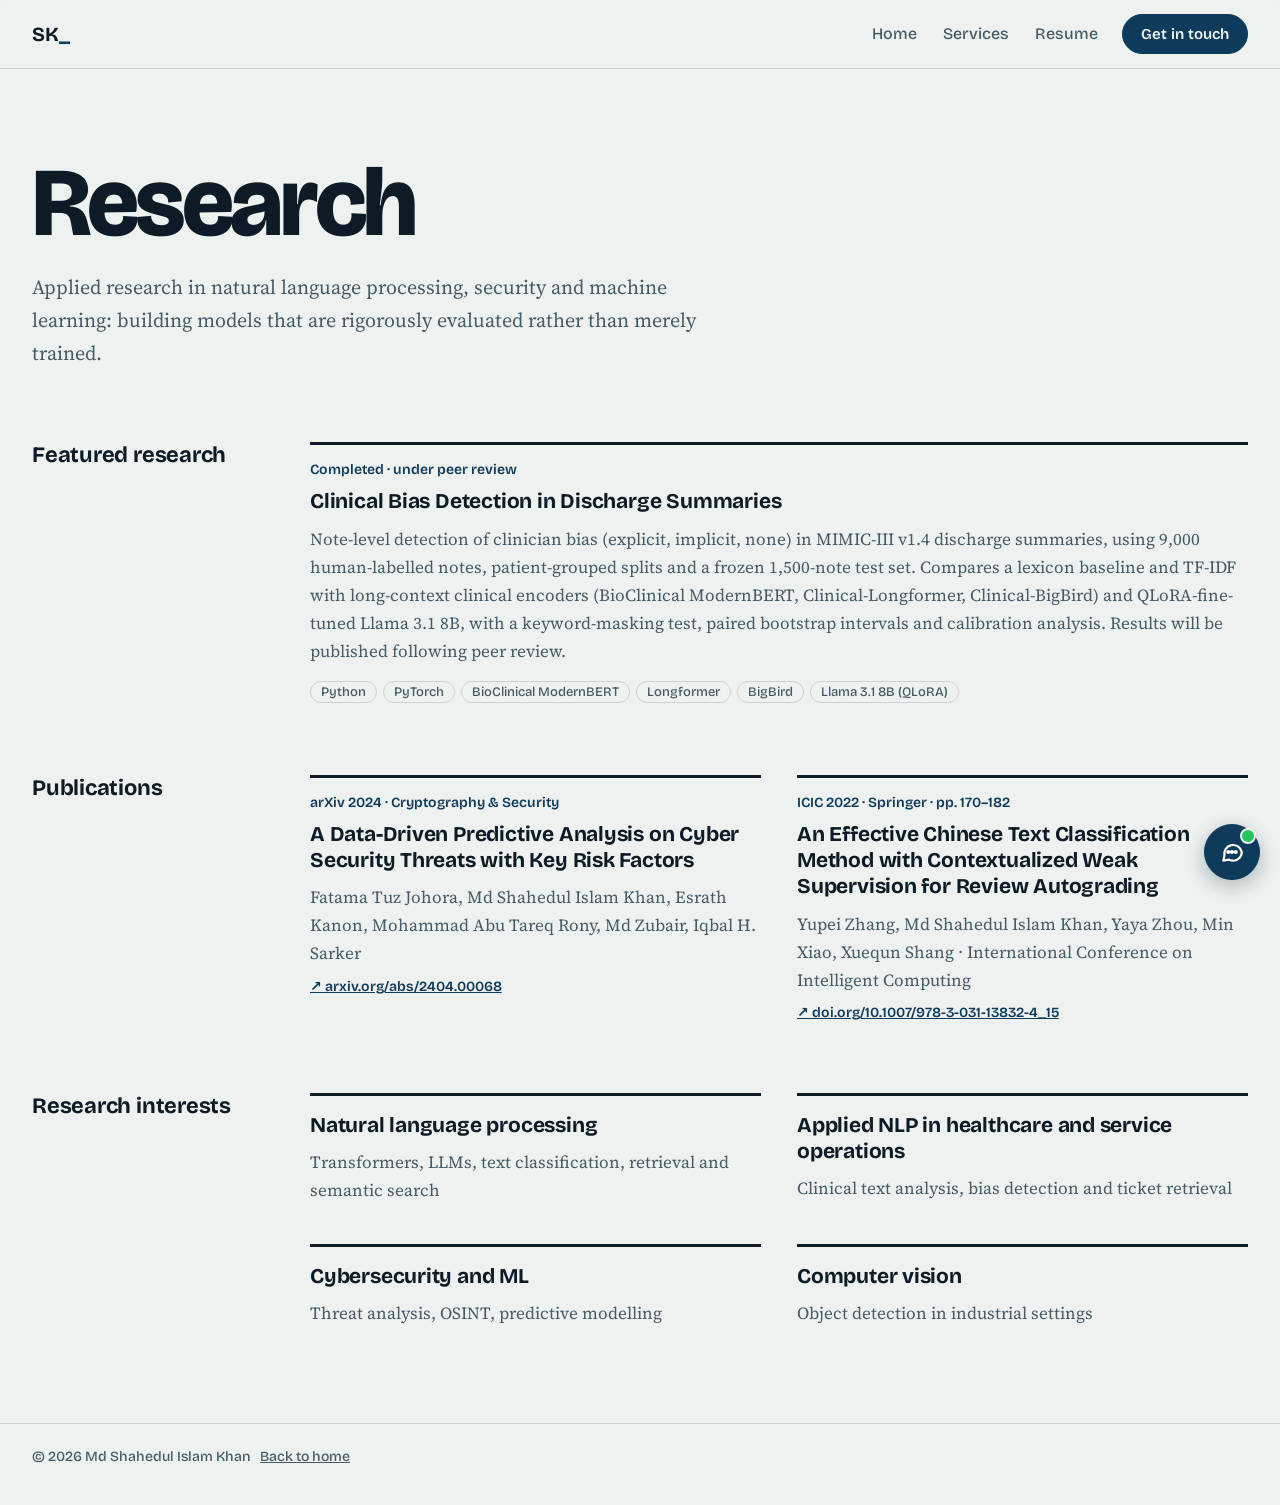
==== commit 15a31619: "Restore the SK_ mark in the top-left brand Co-Authored-By: Claude Sonnet 5.5 <noreply@anthropic.com>" ====
--- a/public/research.html
+++ b/public/research.html
@@ -10,7 +10,7 @@
 </head>
 <body>
 <header class="nav">
-  <a class="brand" href="index.html">Md Shahedul Islam Khan</a>
+  <a class="brand" href="index.html" aria-label="Md Shahedul Islam Khan">SK<span>_</span></a>
   <nav>
     <a href="index.html">Home</a>
     <a href="services.html">Services</a>
--- a/public/style.css
+++ b/public/style.css
@@ -19,7 +19,7 @@
 /* header */
 .nav{position:sticky;top:0;z-index:10;display:flex;align-items:center;gap:24px;padding:14px max(32px,calc((100% - 2000px)/2 + 32px));
   background:color-mix(in srgb,var(--bg) 90%,transparent);backdrop-filter:blur(10px);border-bottom:1px solid var(--line)}
-.brand{font:700 20px var(--display);letter-spacing:-.01em;text-decoration:none;margin-right:auto}
+.brand{font:700 20px var(--display);letter-spacing:-.01em;text-decoration:none;margin-right:auto}.brand span{color:var(--accent)}
 .nav nav{display:flex;gap:26px}
 .nav nav a{font:500 16px var(--display);text-decoration:none;color:var(--mute);padding:4px 0;border-bottom:2px solid transparent}
 .nav nav a:hover{color:var(--text);border-color:var(--signal)}
@@ -34,10 +34,10 @@
 section>h2{grid-column:1;margin:0;font:700 22px/1.2 var(--display);letter-spacing:-.01em;white-space:nowrap;position:sticky;top:84px;align-self:start}
 section>*:not(h2){grid-column:2}
 section>h2 span{display:none}
-.hero{display:block;padding:88px 0 0}
+.hero{display:block;padding:88px 0 0;container-type:inline-size}
 .hero>*{grid-column:auto}
 .eyebrow{font:500 16px var(--display);color:var(--mute);margin:0 0 14px}
-h1{font:800 clamp(34px,6vw,104px)/.95 var(--display);letter-spacing:-.035em;margin:0 0 22px;text-wrap:balance}
+h1{font:800 clamp(16px,min(8cqw,104px),104px)/.95 var(--display);letter-spacing:-.035em;margin:0 0 22px;white-space:nowrap}
 .headline{font:600 clamp(20px,2.6vw,28px)/1.25 var(--display);margin:0 0 14px}
 .tagline{max-width:34em;color:var(--mute);font-size:20px;margin:0}
 .chips{display:flex;flex-wrap:wrap;gap:6px 22px;list-style:none;padding:0;margin:26px 0 0;font:500 15px var(--display);color:var(--mute)}
